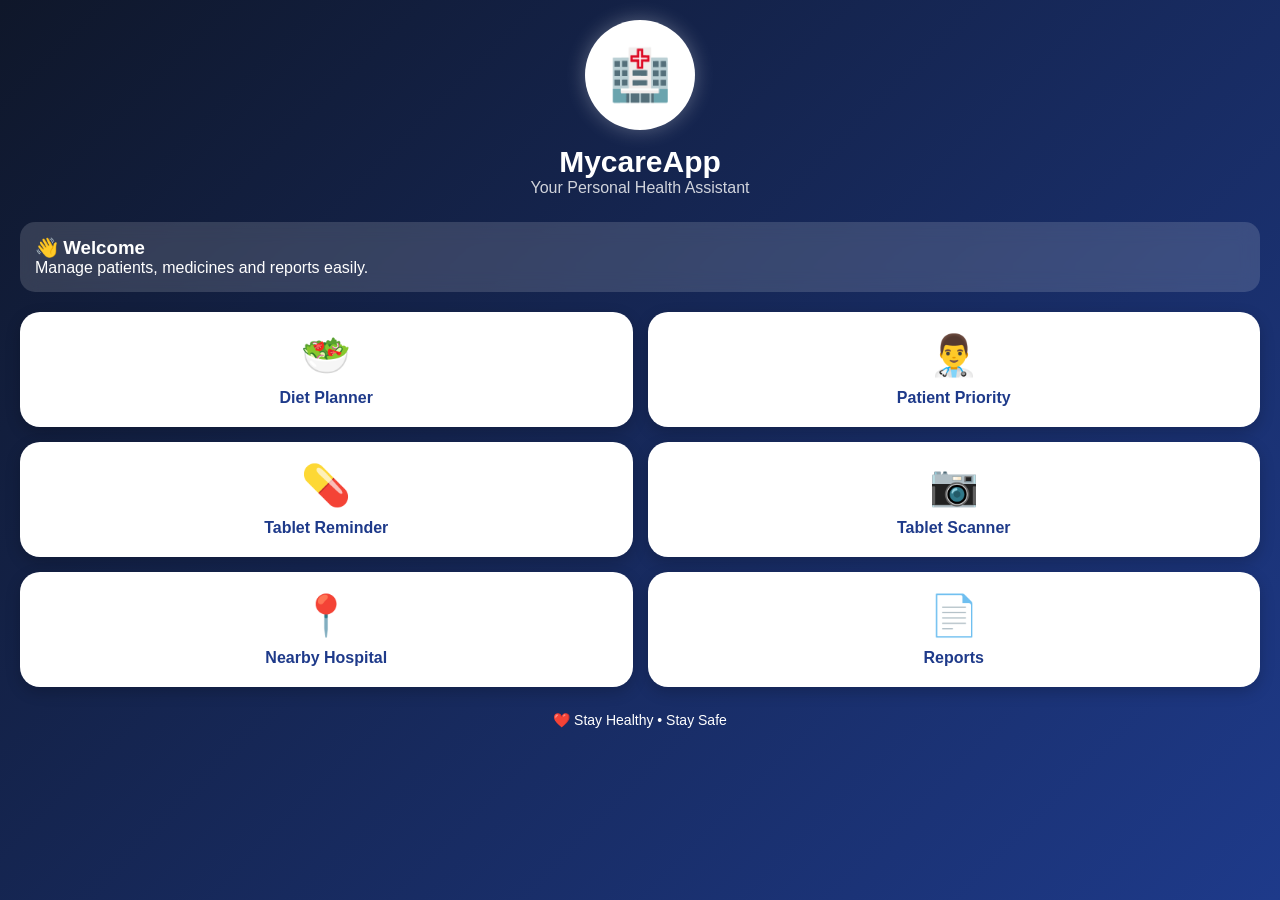
==== index.html @ 4212f0fe "Add files via upload" ====
<!DOCTYPE html>
<html>
<head>
<meta charset="UTF-8">
<meta name="viewport" content="width=device-width, initial-scale=1.0">

<title>MycareApp</title>

<style>

*{
margin:0;
padding:0;
box-sizing:border-box;
font-family:Arial,sans-serif;
}

body{
background:linear-gradient(135deg,#0f172a,#1e3a8a);
min-height:100vh;
padding:20px;
}

.header{
text-align:center;
color:white;
margin-bottom:25px;
}

.logo{
width:110px;
height:110px;
background:white;
border-radius:50%;
margin:auto;
display:flex;
justify-content:center;
align-items:center;
font-size:50px;
box-shadow:0 0 20px rgba(255,255,255,0.3);
}

.header h1{
margin-top:15px;
font-size:30px;
}

.header p{
opacity:0.8;
}

.welcome{
background:rgba(255,255,255,0.15);
backdrop-filter:blur(10px);
color:white;
padding:15px;
border-radius:15px;
margin-bottom:20px;
}

.grid{
display:grid;
grid-template-columns:1fr 1fr;
gap:15px;
}

.card{
background:white;
border-radius:20px;
padding:20px;
text-align:center;
text-decoration:none;
color:#1e3a8a;
font-weight:bold;
box-shadow:0 5px 15px rgba(0,0,0,0.2);
transition:0.3s;
}

.card:hover{
transform:scale(1.05);
}

.icon{
font-size:40px;
margin-bottom:10px;
}

.footer{
text-align:center;
color:white;
margin-top:25px;
font-size:14px;
}

</style>
</head>

<body>

<div class="header">

<div class="logo">
🏥
</div>

<h1>MycareApp</h1>
<p>Your Personal Health Assistant</p>

</div>

<div class="welcome">
<h3>👋 Welcome</h3>
<p>Manage patients, medicines and reports easily.</p>
</div>

<div class="grid">

<a href="diet.html" class="card">
<div class="icon">🥗</div>
Diet Planner
</a>

<a href="patient_priority.html" class="card">
<div class="icon">👨‍⚕️</div>
Patient Priority
</a>

<a href="tablet_reminder.html" class="card">
<div class="icon">💊</div>
Tablet Reminder
</a>

<a href="scanner.html" class="card">
<div class="icon">📷</div>
Tablet Scanner
</a>

<a href="nearby.html" class="card">
<div class="icon">📍</div>
Nearby Hospital
</a>

<a href="reports.html" class="card">
<div class="icon">📄</div>
Reports
</a>

</div>

<div class="footer">
❤️ Stay Healthy • Stay Safe
</div>

</body>
</html>
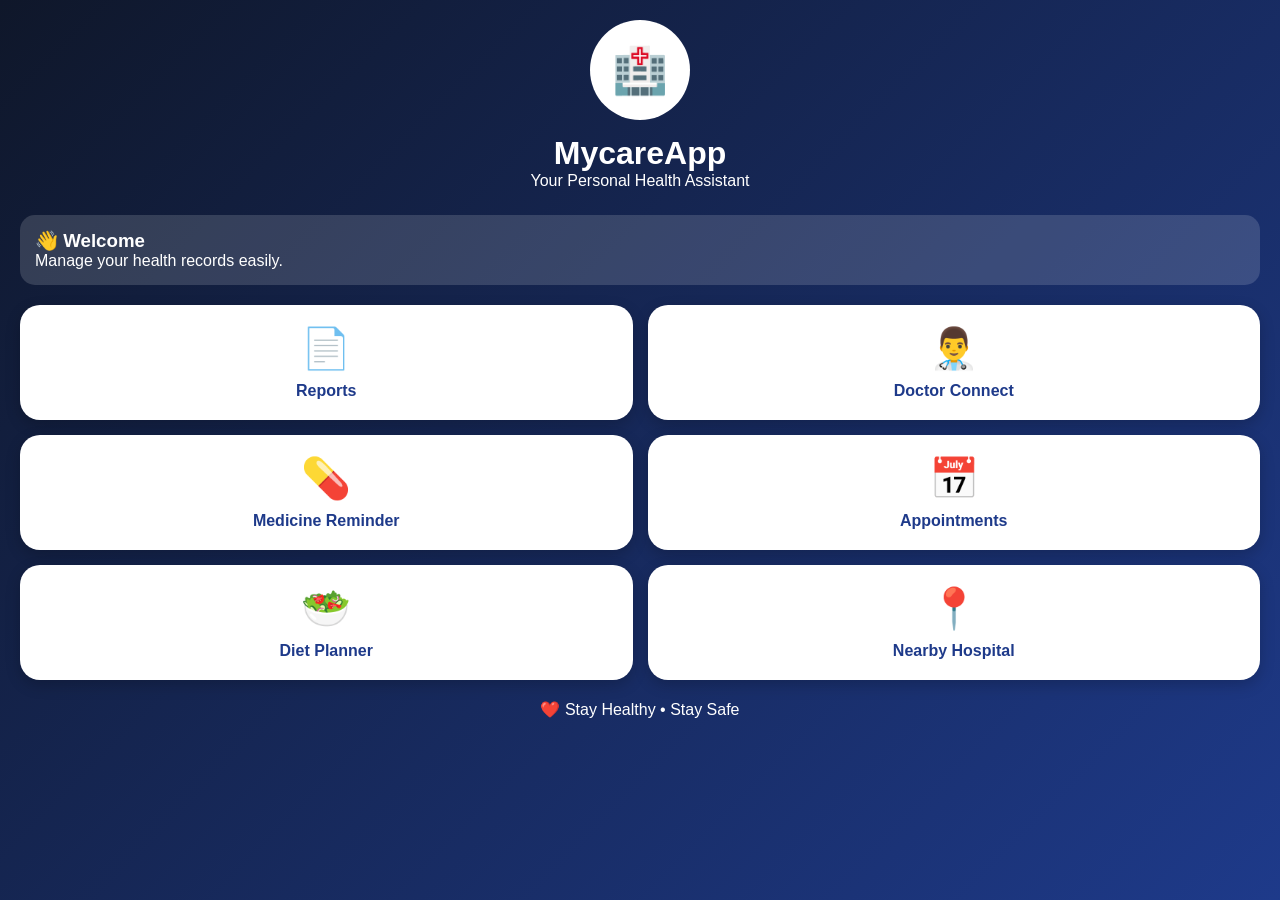
==== commit b9e87bc8: "Update index.html" ====
--- a/index.html
+++ b/index.html
@@ -28,30 +28,23 @@
 }
 
 .logo{
-width:110px;
-height:110px;
+width:100px;
+height:100px;
 background:white;
 border-radius:50%;
 margin:auto;
 display:flex;
 justify-content:center;
 align-items:center;
-font-size:50px;
-box-shadow:0 0 20px rgba(255,255,255,0.3);
+font-size:45px;
 }
 
 .header h1{
 margin-top:15px;
-font-size:30px;
-}
-
-.header p{
-opacity:0.8;
 }
 
 .welcome{
 background:rgba(255,255,255,0.15);
-backdrop-filter:blur(10px);
 color:white;
 padding:15px;
 border-radius:15px;
@@ -73,11 +66,6 @@
 color:#1e3a8a;
 font-weight:bold;
 box-shadow:0 5px 15px rgba(0,0,0,0.2);
-transition:0.3s;
-}
-
-.card:hover{
-transform:scale(1.05);
 }
 
 .icon{
@@ -88,8 +76,7 @@
 .footer{
 text-align:center;
 color:white;
-margin-top:25px;
-font-size:14px;
+margin-top:20px;
 }
 
 </style>
@@ -98,51 +85,46 @@
 <body>
 
 <div class="header">
-
-<div class="logo">
-🏥
-</div>
-
+<div class="logo">🏥</div>
 <h1>MycareApp</h1>
 <p>Your Personal Health Assistant</p>
-
 </div>
 
 <div class="welcome">
 <h3>👋 Welcome</h3>
-<p>Manage patients, medicines and reports easily.</p>
+<p>Manage your health records easily.</p>
 </div>
 
 <div class="grid">
 
-<a href="diet.html" class="card">
+<a href="reports.html" class="card">
+<div class="icon">📄</div>
+Reports
+</a>
+
+<a href="doctor_connect.html" class="card">
+<div class="icon">👨‍⚕️</div>
+Doctor Connect
+</a>
+
+<a href="#" class="card">
+<div class="icon">💊</div>
+Medicine Reminder
+</a>
+
+<a href="#" class="card">
+<div class="icon">📅</div>
+Appointments
+</a>
+
+<a href="#" class="card">
 <div class="icon">🥗</div>
 Diet Planner
 </a>
 
-<a href="patient_priority.html" class="card">
-<div class="icon">👨‍⚕️</div>
-Patient Priority
-</a>
-
-<a href="tablet_reminder.html" class="card">
-<div class="icon">💊</div>
-Tablet Reminder
-</a>
-
-<a href="scanner.html" class="card">
-<div class="icon">📷</div>
-Tablet Scanner
-</a>
-
-<a href="nearby.html" class="card">
+<a href="#" class="card">
 <div class="icon">📍</div>
 Nearby Hospital
-</a>
-
-<a href="reports.html" class="card">
-<div class="icon">📄</div>
-Reports
 </a>
 
 </div>
@@ -152,4 +134,4 @@
 </div>
 
 </body>
-</html>+</html>
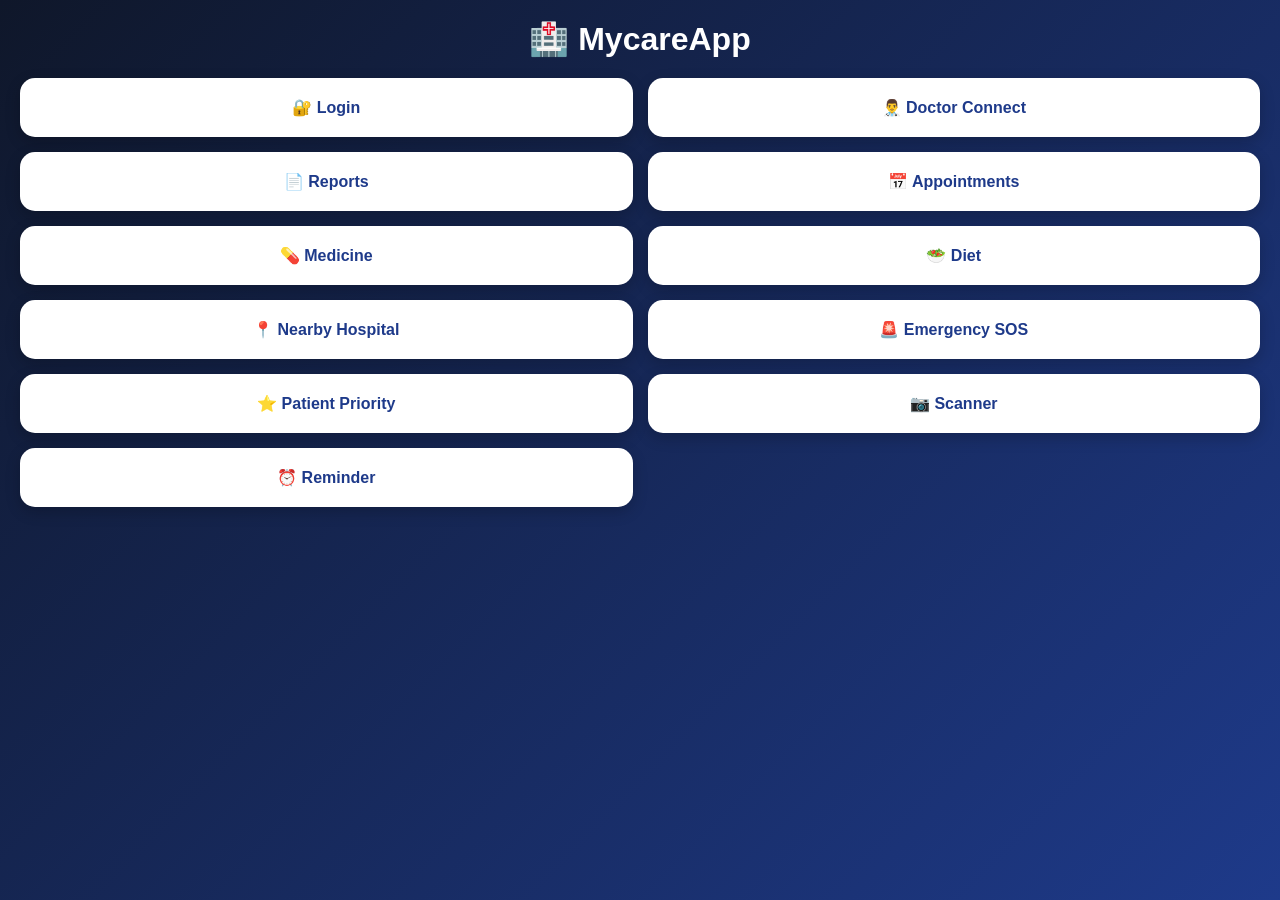
==== commit 517c3a63: "Add files via upload" ====
--- a/index.html
+++ b/index.html
@@ -3,11 +3,9 @@
 <head>
 <meta charset="UTF-8">
 <meta name="viewport" content="width=device-width, initial-scale=1.0">
-
 <title>MycareApp</title>
 
 <style>
-
 *{
 margin:0;
 padding:0;
@@ -21,117 +19,95 @@
 padding:20px;
 }
 
-.header{
+/* TITLE */
+h1{
 text-align:center;
 color:white;
-margin-bottom:25px;
-}
-
-.logo{
-width:100px;
-height:100px;
-background:white;
-border-radius:50%;
-margin:auto;
-display:flex;
-justify-content:center;
-align-items:center;
-font-size:45px;
-}
-
-.header h1{
-margin-top:15px;
-}
-
-.welcome{
-background:rgba(255,255,255,0.15);
-color:white;
-padding:15px;
-border-radius:15px;
 margin-bottom:20px;
 }
 
+/* GRID */
 .grid{
 display:grid;
-grid-template-columns:1fr 1fr;
+grid-template-columns:repeat(2, 1fr);
 gap:15px;
+margin-top:20px;
+}
+
+/* CARD STYLE */
+.card{
+background:white;
+color:#1e3a8a;
+padding:20px;
+text-align:center;
+border-radius:15px;
+text-decoration:none;
+font-weight:bold;
+font-size:16px;
+box-shadow:0 5px 15px rgba(0,0,0,0.2);
+transition:0.2s;
+display:block;
+}
+
+.card:active{
+transform:scale(0.96);
+}
+
+.card:hover{
+transform:scale(1.03);
+}
+
+/* MOBILE RESPONSIVE */
+@media screen and (max-width: 768px){
+.grid{
+grid-template-columns:1fr;
 }
 
 .card{
-background:white;
-border-radius:20px;
-padding:20px;
-text-align:center;
-text-decoration:none;
-color:#1e3a8a;
-font-weight:bold;
-box-shadow:0 5px 15px rgba(0,0,0,0.2);
+font-size:18px;
+padding:25px;
 }
 
-.icon{
-font-size:40px;
-margin-bottom:10px;
+body{
+padding:10px;
 }
 
-.footer{
-text-align:center;
-color:white;
-margin-top:20px;
+h1{
+font-size:24px;
 }
-
+}
 </style>
 </head>
 
 <body>
 
-<div class="header">
-<div class="logo">🏥</div>
-<h1>MycareApp</h1>
-<p>Your Personal Health Assistant</p>
-</div>
-
-<div class="welcome">
-<h3>👋 Welcome</h3>
-<p>Manage your health records easily.</p>
-</div>
+<h1>🏥 MycareApp</h1>
 
 <div class="grid">
 
-<a href="reports.html" class="card">
-<div class="icon">📄</div>
-Reports
-</a>
+<a class="card" href="login.html">🔐 Login</a>
 
-<a href="doctor_connect.html" class="card">
-<div class="icon">👨‍⚕️</div>
-Doctor Connect
-</a>
+<a class="card" href="doctor_connect.html">👨‍⚕️ Doctor Connect</a>
 
-<a href="#" class="card">
-<div class="icon">💊</div>
-Medicine Reminder
-</a>
+<a class="card" href="reports.html">📄 Reports</a>
 
-<a href="#" class="card">
-<div class="icon">📅</div>
-Appointments
-</a>
+<a class="card" href="appointments.html">📅 Appointments</a>
 
-<a href="#" class="card">
-<div class="icon">🥗</div>
-Diet Planner
-</a>
+<a class="card" href="medicine.html">💊 Medicine</a>
 
-<a href="#" class="card">
-<div class="icon">📍</div>
-Nearby Hospital
-</a>
+<a class="card" href="diet.html">🥗 Diet</a>
+
+<a class="card" href="nearby.html">📍 Nearby Hospital</a>
+
+<a class="card" href="emergency.html">🚨 Emergency SOS</a>
+
+<a class="card" href="patient_priority.html">⭐ Patient Priority</a>
+
+<a class="card" href="scanner.html">📷 Scanner</a>
+
+<a class="card" href="tablet_reminder.html">⏰ Reminder</a>
 
 </div>
 
-<div class="footer">
-❤️ Stay Healthy • Stay Safe
-</div>
-
 </body>
-</html>
+</html>
